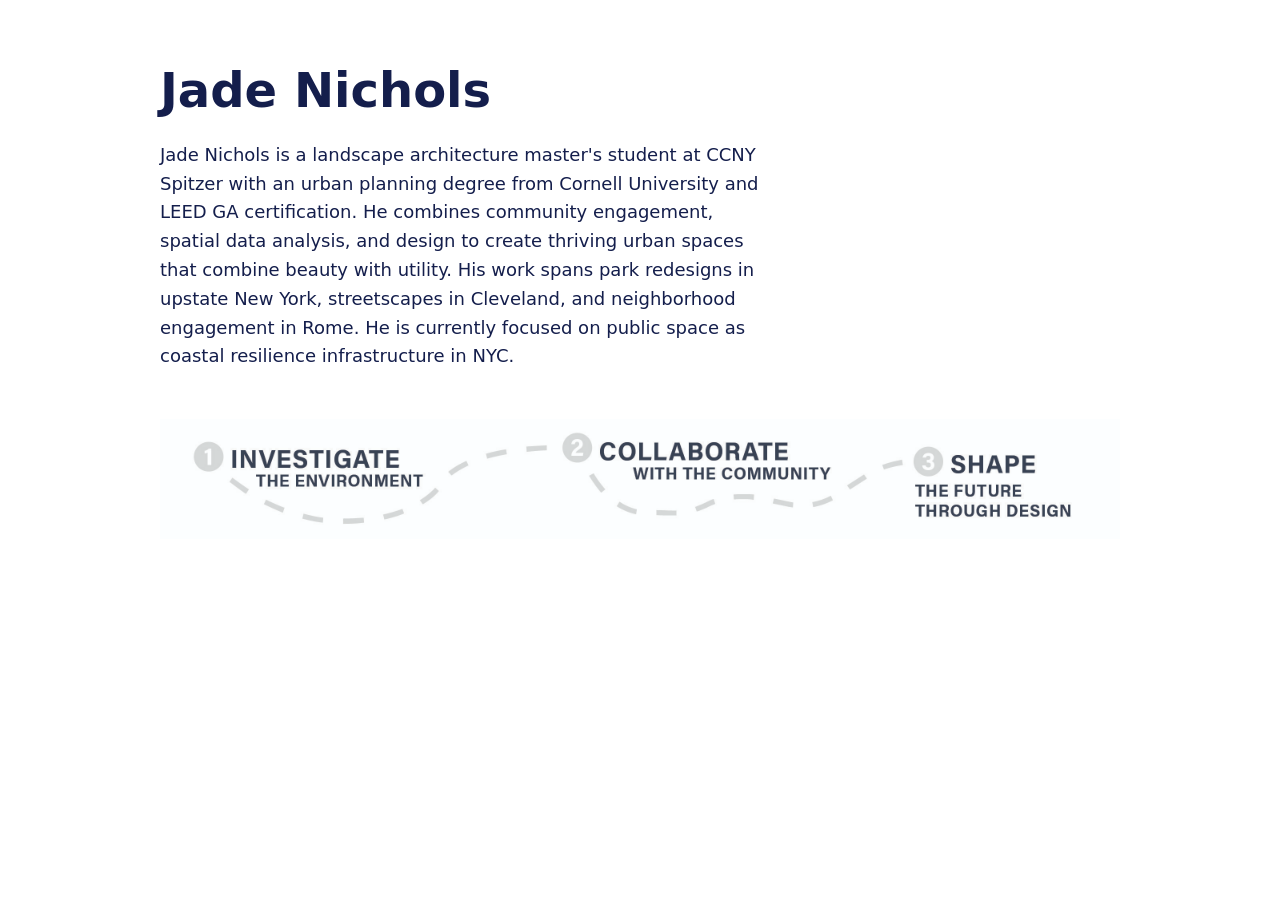
==== index.html @ bdb3b323 "Add bio page Add the home page with Jade's name, bio and cover diagram, plus the project instruction" ====
<!doctype html>
<html lang="en">
<head>
  <meta charset="utf-8">
  <meta name="viewport" content="width=device-width, initial-scale=1">
  <title>Jade Nichols</title>
  <style>
    body {
      margin: 0;
      background: #fff;
      color: #141e4c;
      font-family: system-ui, -apple-system, "Segoe UI", Helvetica, Arial, sans-serif;
      line-height: 1.6;
    }

    main {
      max-width: 60rem;
      margin: 0 auto;
      padding: 4rem 1.5rem;
    }

    h1 {
      margin: 0 0 1.5rem;
      font-size: clamp(2rem, 6vw, 3rem);
      line-height: 1.1;
    }

    p {
      max-width: 38rem;
      margin: 0 0 3rem;
      font-size: 1.125rem;
    }

    img {
      display: block;
      width: 100%;
      height: auto;
    }
  </style>
</head>
<body>
  <main>
    <h1>Jade Nichols</h1>
    <p>Jade Nichols is a landscape architecture master's student at CCNY Spitzer with an urban planning degree from Cornell University and LEED GA certification. He combines community engagement, spatial data analysis, and design to create thriving urban spaces that combine beauty with utility. His work spans park redesigns in upstate New York, streetscapes in Cleveland, and neighborhood engagement in Rome. He is currently focused on public space as coastal resilience infrastructure in NYC.</p>
    <img src="assets/cover-diagram.jpg" width="2400" height="300" alt="Diagram of three numbered steps joined by a winding dashed line: 1, investigate the environment; 2, collaborate with the community; 3, shape the future through design.">
  </main>
</body>
</html>
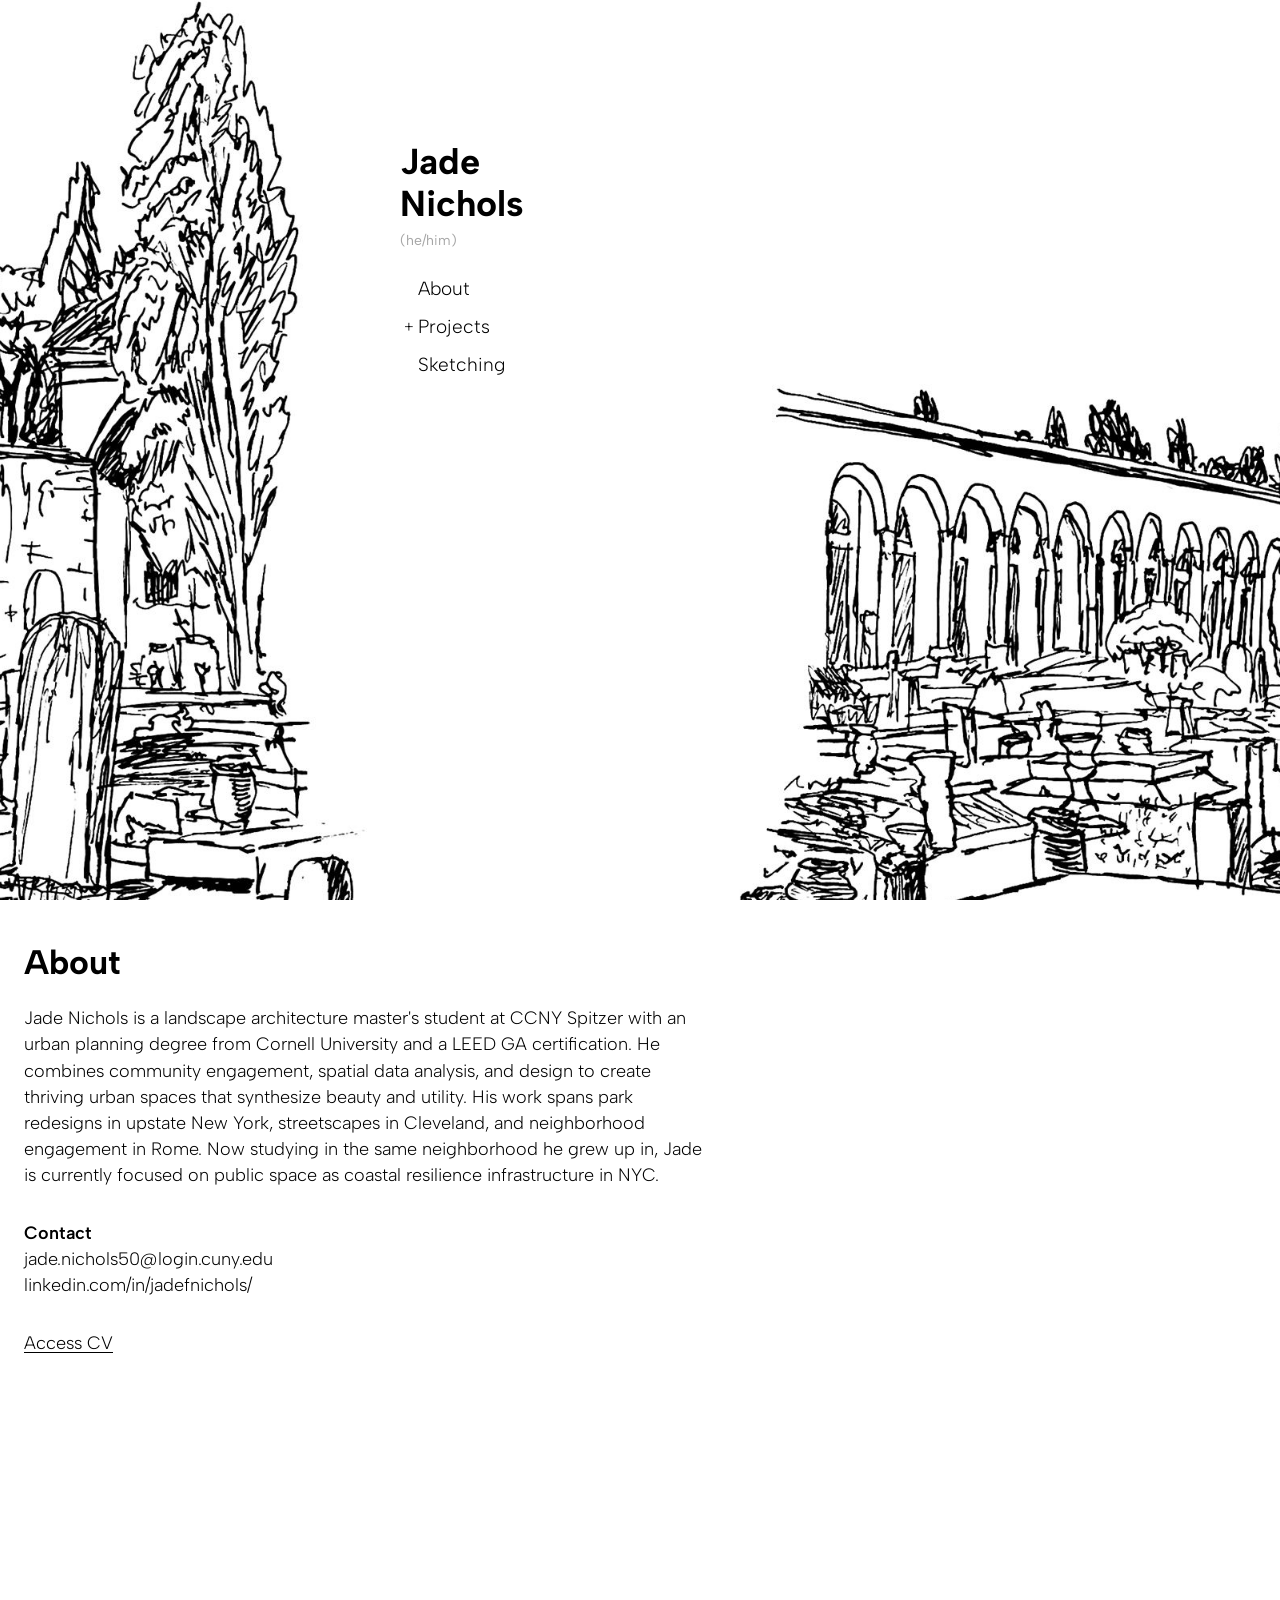
==== commit bdcccbb7: "Build the portfolio homepage, Sketching page, and Greitzer project - Homepage from the mockups: spli" ====
--- a/index.html
+++ b/index.html
@@ -4,45 +4,73 @@
   <meta charset="utf-8">
   <meta name="viewport" content="width=device-width, initial-scale=1">
   <title>Jade Nichols</title>
-  <style>
-    body {
-      margin: 0;
-      background: #fff;
-      color: #141e4c;
-      font-family: system-ui, -apple-system, "Segoe UI", Helvetica, Arial, sans-serif;
-      line-height: 1.6;
-    }
+  <meta name="description" content="Jade Nichols is a landscape architecture master's student combining community engagement, spatial data analysis, and design.">
+  <link rel="preload" href="assets/fonts/albert-sans.woff2" as="font" type="font/woff2" crossorigin>
+  <link rel="stylesheet" href="assets/site.css">
+  <link rel="stylesheet" href="assets/home.css">
+  <script src="assets/home.js" defer></script>
+</head>
+<body class="home">
+  <div class="hero">
+  <header class="intro">
+    <h1 class="name"><a href="./" id="home-link">Jade<br>Nichols</a></h1>
+    <p class="pronouns">(he/him)</p>
 
-    main {
-      max-width: 60rem;
-      margin: 0 auto;
-      padding: 4rem 1.5rem;
-    }
+    <nav aria-label="Main">
+      <ul class="menu">
+        <li><a class="menu-link" href="#about">About</a></li>
+        <li>
+          <button class="menu-link" id="projects-toggle" type="button" aria-expanded="false" aria-controls="projects-list">
+            <span class="marker" aria-hidden="true"></span>Projects
+          </button>
+          <div class="dropdown" id="projects-list">
+            <ul class="projects">
+              <li><a href="projects/greitzer-memorial-park/">Greitzer Memorial Park</a></li>
+              <li><a href="projects/before-the-stadium/">Before the Stadium</a></li>
+              <li><a href="projects/reconnecting-across-chester/">Reconnecting Across Chester</a></li>
+              <li><a href="projects/mcda-for-the-opc/">MCDA for the OPC</a></li>
+              <li><a href="projects/complete-ing-south-main/">Complete-ing South Main</a></li>
+              <li><a href="projects/event-emissions/">Event Emissions</a></li>
+              <li><a href="projects/synergy/">Synergy</a></li>
+              <li><a href="projects/third-rail/">Third Rail</a></li>
+              <li><a href="projects/spomen-dom/">Spomen Dom</a></li>
+            </ul>
+          </div>
+        </li>
+        <li class="menu-sketching"><a class="menu-link" id="sketching-link" href="sketching/">Sketching</a></li>
+      </ul>
+    </nav>
+  </header>
 
-    h1 {
-      margin: 0 0 1.5rem;
-      font-size: clamp(2rem, 6vw, 3rem);
-      line-height: 1.1;
-    }
+  <div class="sketch" role="img" aria-label="Ink sketch of a cemetery: cypress trees and gravestones on the left, a long arcade and stone tombs on the right.">
+    <div class="sketch-left"></div>
+    <div class="sketch-right"></div>
+    <div class="sk-base"></div>
+    <div class="sk-overlay"></div>
+  </div>
 
-    p {
-      max-width: 38rem;
-      margin: 0 0 3rem;
-      font-size: 1.125rem;
-    }
+  <div class="sk-ui">
+    <a class="sk-back" href="./">
+      <svg viewBox="0 0 29 10" aria-hidden="true"><path d="M8 5H29" fill="none"/><path d="M0 5 9 1.5V8.500Z" stroke="none"/></svg>Back
+    </a>
+    <a class="sk-title" href="#sketch-1">
+      <span class="sk-word">Sketching</span>
+      <svg class="sk-arrow" viewBox="0 0 10 28" aria-hidden="true"><path d="M5 0V20" fill="none"/><path d="M5 28 1.500 19H8.500Z" stroke="none"/></svg>
+    </a>
+  </div>
+  </div>
 
-    img {
-      display: block;
-      width: 100%;
-      height: auto;
-    }
-  </style>
-</head>
-<body>
-  <main>
-    <h1>Jade Nichols</h1>
-    <p>Jade Nichols is a landscape architecture master's student at CCNY Spitzer with an urban planning degree from Cornell University and LEED GA certification. He combines community engagement, spatial data analysis, and design to create thriving urban spaces that combine beauty with utility. His work spans park redesigns in upstate New York, streetscapes in Cleveland, and neighborhood engagement in Rome. He is currently focused on public space as coastal resilience infrastructure in NYC.</p>
-    <img src="assets/cover-diagram.jpg" width="2400" height="300" alt="Diagram of three numbered steps joined by a winding dashed line: 1, investigate the environment; 2, collaborate with the community; 3, shape the future through design.">
+  <main class="about" id="about">
+    <h2>About</h2>
+    <p class="bio">Jade Nichols is a landscape architecture master's student at CCNY Spitzer with an urban planning degree from Cornell University and a LEED GA certification. He combines community engagement, spatial data analysis, and design to create thriving urban spaces that synthesize beauty and utility. His work spans park redesigns in upstate New York, streetscapes in Cleveland, and neighborhood engagement in Rome. Now studying in the same neighborhood he grew up in, Jade is currently focused on public space as coastal resilience infrastructure in NYC.</p>
+
+    <div class="contact">
+      <h3>Contact</h3>
+      <a href="mailto:jade.nichols50@login.cuny.edu">jade.nichols50@login.cuny.edu</a>
+      <a href="https://www.linkedin.com/in/jadefnichols/" target="_blank" rel="noopener">linkedin.com/in/jadefnichols/</a>
+    </div>
+
+    <a class="cv" href="assets/cv.pdf" target="_blank" rel="noopener">Access CV</a>
   </main>
 </body>
 </html>
--- a/assets/site.css
+++ b/assets/site.css
@@ -0,0 +1,47 @@
+/* Shared by every page. */
+
+@font-face {
+  font-family: "Albert Sans";
+  src: url("fonts/albert-sans.woff2") format("woff2");
+  font-weight: 100 900;
+  font-display: swap;
+}
+
+:root {
+  --ink: #000;
+  --muted: #a6a6a6;
+  --rule: #bdbdbd;
+  --fade: 700ms;
+  --ease: cubic-bezier(.4, 0, .2, 1);
+}
+
+*, *::before, *::after { box-sizing: border-box; }
+
+html { -webkit-text-size-adjust: 100%; }
+
+body {
+  margin: 0;
+  background: #fff;
+  color: var(--ink);
+  font-family: "Albert Sans", "Helvetica Neue", Helvetica, Arial, sans-serif;
+  font-weight: 300;
+  -webkit-font-smoothing: antialiased;
+}
+
+h1, h2, h3, p, ul { margin: 0; padding: 0; }
+ul { list-style: none; }
+a { color: inherit; text-decoration: none; }
+
+a, button {
+  text-decoration-thickness: 1px;
+  text-underline-offset: .18em;
+}
+
+:focus-visible { outline: 2px solid var(--ink); outline-offset: 3px; }
+
+@media (prefers-reduced-motion: reduce) {
+  *, *::before, *::after {
+    transition-duration: 1ms !important;
+    scroll-behavior: auto !important;
+  }
+}
--- a/assets/home.css
+++ b/assets/home.css
@@ -0,0 +1,432 @@
+/* Home page. Three layouts share this markup. In all of them the sketch stays
+   still and the project list drops into open space without touching it.
+
+   1. Phones and small tablets (this default): no tree. Text on the left, arch
+      section to its right. .hero is always tall enough for the open list.
+   2. Large tablets and narrow windows: tree and arch sections, cropped at the
+      bottom and pulled apart until the open list fits between them.
+   3. Wide windows (8:5 and wider): the no-scroll mockup composition.
+
+   Layouts 1 and 2 measure in "sketch units" of sketch-tall.jpg, where the image
+   is 1354 wide and starts at y = 620. --s is the size of one unit. Measured:
+     y 1075  top of the wall             x 494   right edge of the tree section
+     y 1750  crop line; the gap is clear x 580   where the sections are split
+             of ink all the way down     x 663   left edge of the arch section
+
+   Text block heights, in units of --fs:
+     12.5    name and menu with the list closed
+     29.6    name and menu with the list open
+     15.45   width of the longest project line, including its indents */
+
+html { scroll-behavior: smooth; }
+
+:root { --h: 100vh; }
+@supports (height: 100dvh) { :root { --h: 100dvh; } }
+
+body {
+  --fs: clamp(14.5px, 4vw, 19px);
+  --hang: calc(var(--fs) * .95);
+  --text-right: calc(24px + 15.45 * var(--fs) + 12px);
+  --hero: calc(56px + 29.6 * var(--fs));
+  --s: min(calc(var(--hero) / 710), calc((100vw - var(--text-right)) / 240));
+}
+
+.hero { position: relative; height: var(--hero); overflow: hidden; }
+
+.intro {
+  position: relative;
+  z-index: 1;
+  padding: 28px 0 0 24px;
+}
+
+.name { font-size: calc(var(--fs) * 1.9); line-height: 1.18; font-weight: 700; }
+
+.pronouns {
+  margin-top: calc(var(--fs) * .32);
+  font-size: calc(var(--fs) * .74);
+  line-height: 1.3;
+  font-weight: 400;
+  color: var(--muted);
+}
+
+.menu { margin-top: calc(var(--fs) * 1.37); font-size: var(--fs); line-height: 1.35; }
+.menu > li { padding-left: var(--hang); }
+.menu > li + li { margin-top: calc(var(--fs) * .63); }
+
+.menu-link {
+  display: inline-block;
+  padding: 0;
+  border: 0;
+  background: none;
+  color: inherit;
+  font: inherit;
+  cursor: pointer;
+}
+
+.marker {
+  display: inline-block;
+  width: var(--hang);
+  margin-left: calc(var(--hang) * -1);
+  font-size: .8em;
+  font-weight: 300;
+  vertical-align: .04em;
+}
+.marker::before { content: "+"; }
+[aria-expanded="true"] .marker::before { content: "v"; }
+
+/* The dropdown animates by growing a grid row from 0 to its natural height. */
+.dropdown {
+  display: grid;
+  grid-template-rows: 0fr;
+  visibility: hidden;
+  transition: grid-template-rows var(--fade) var(--ease), visibility var(--fade);
+}
+.projects-open .dropdown { grid-template-rows: 1fr; visibility: visible; }
+.projects { min-height: 0; overflow: hidden; padding-left: var(--hang); }
+.projects li { padding-top: calc(var(--fs) * .55); }
+.no-anim * { transition: none !important; }
+
+/* Thin light grey underline, per the brief. Solid ink for the about links. */
+.menu-link:hover,
+.name a:hover,
+.projects a:hover {
+  text-decoration-line: underline;
+  text-decoration-color: var(--rule);
+}
+.contact a:hover { text-decoration-line: underline; }
+.cv { text-decoration-line: underline; }
+
+.sketch { position: absolute; inset: 0; }
+.sketch-left { display: none; }
+.sketch-right {
+  position: absolute;
+  left: var(--text-right);
+  right: 0;
+  top: calc(var(--hero) - 710 * var(--s));
+  height: calc(710 * var(--s)); /* y 1040 to the crop line at y 1750 */
+  background:
+    url("sketch-tall.jpg")
+    calc(-660 * var(--s)) calc(-420 * var(--s)) /
+    calc(1354 * var(--s)) calc(1330 * var(--s))
+    no-repeat;
+}
+
+.about { min-height: 100vh; padding: 44px 24px 56px; font-size: 18px; line-height: 1.45; }
+.about h2 { font-size: 34px; line-height: 1.1; font-weight: 700; }
+.bio { margin-top: 24px; max-width: 38em; }
+.contact { margin-top: 32px; }
+.contact h3 { font-size: inherit; font-weight: 600; }
+.contact a { display: table; }
+.cv { display: inline-block; margin-top: 32px; }
+
+/* ------------------------------------------------------------------------
+   Large tablets and narrow windows: both sections, full window width.
+   --need is how far short the natural gap is of fitting the list. The tree
+   section gives up to half of it (never more than 120 units), and the arch
+   section slides right for the rest, off the window edge.
+   ------------------------------------------------------------------------ */
+@media (min-width: 760px) {
+  body {
+    --fs: 19px;
+    --m: 14px;
+    --s: calc(100vw / 1354);
+    --text-w: calc(15.45 * var(--fs));
+    --need: max(0px, calc(494 * var(--s) + 2 * var(--m) + var(--text-w) - 663 * var(--s)));
+    --tree-x: min(calc(120 * var(--s)), calc(var(--need) / 2));
+    --arch-x: calc(var(--need) - var(--tree-x));
+    /* Closed menu ends just above the wall, which is 415 units below the top
+       of the crop (the crop starts at y 660, just above the tree). */
+    --top: max(16px, calc(415 * var(--s) - var(--m) - 12.5 * var(--fs)));
+    --hero: max(min(calc(1090 * var(--s)), var(--h)), calc(var(--top) + 29.6 * var(--fs) + 16px));
+  }
+
+  .intro {
+    padding: var(--top) 0 0 calc(494 * var(--s) - var(--tree-x) + var(--m));
+  }
+
+  .sketch-left, .sketch-right {
+    display: block;
+    position: absolute;
+    top: 0;
+    bottom: auto;
+    right: auto;
+    height: calc(1090 * var(--s));
+    background-image: url("sketch-tall.jpg");
+    background-size: calc(1354 * var(--s)) calc(1330 * var(--s));
+    background-repeat: no-repeat;
+    transition: transform var(--move) var(--ease);
+  }
+  .sketch-left {
+    left: 0;
+    width: calc(580 * var(--s));
+    background-position: 0 calc(-40 * var(--s));
+    transform: translateX(calc(var(--tree-x) * -1));
+  }
+  .sketch-right {
+    left: calc(580 * var(--s));
+    width: calc(774 * var(--s));
+    background-position: calc(-580 * var(--s)) calc(-40 * var(--s));
+    transform: translateX(var(--arch-x));
+  }
+}
+
+/* ------------------------------------------------------------------------
+   Wide windows: no scroll, sketch fills the window, mockup composition.
+
+   Every measure below is in mockup pixels (the mockups are 2000 x 1125):
+   --u  scales the sketch so it always covers the window.
+   --t  scales the type: same as --u, but shrinks in short, wide windows so
+        the About text and open project list still fit on screen.
+   --ox shifts the sketch left when the sides are cropped, keeping the gap
+        where the menu sits.
+   ------------------------------------------------------------------------ */
+@media (min-aspect-ratio: 8/5) and (min-width: 900px) and (min-height: 560px) {
+  html, body { height: 100%; overflow: hidden; }
+
+  .hero { height: auto; overflow: visible; }
+
+  body {
+    --u: max(calc(100vw / 2000), calc(var(--h) / 1125));
+    --t: min(var(--u), calc(var(--h) / 1040));
+    --ox: calc((100vw - 2000 * var(--u)) * .45);
+    --oy: calc((var(--h) - 1125 * var(--u)) * .5);
+    --split: calc(var(--ox) + 840 * var(--u));
+  }
+
+  .sketch { position: fixed; inset: 0; overflow: hidden; }
+
+  .sketch-left, .sketch-right {
+    display: block;
+    position: absolute;
+    /* Each layer is as tall as the whole sketch, so it can rise on the
+       Sketching page without leaving a gap at the bottom. */
+    inset: var(--oy) 0 auto 0;
+    width: auto;
+    height: calc(1125 * var(--u));
+    transform: none;
+    background: url("sketch-wide.jpg") var(--ox) 0 / calc(2000 * var(--u)) calc(1125 * var(--u)) no-repeat;
+  }
+  .sketch-left { clip-path: inset(0 calc(100vw - var(--split)) 0 0); }
+  .sketch-right {
+    clip-path: inset(0 0 0 var(--split));
+    transition: opacity var(--fade) var(--ease);
+  }
+  .about-open .sketch-right { opacity: 0; }
+
+  .intro {
+    position: fixed;
+    z-index: 1;
+    top: calc(var(--h) * .128);
+    left: calc(var(--ox) + 642 * var(--u));
+    padding: 0;
+  }
+
+  .name { font-size: calc(52 * var(--t)); line-height: calc(60 * var(--t)); }
+  .pronouns { margin-top: calc(10 * var(--t)); font-size: calc(19 * var(--t)); line-height: calc(24 * var(--t)); }
+
+  .menu { margin-top: calc(50 * var(--t)); font-size: calc(25 * var(--t)); line-height: calc(36 * var(--t)); }
+  .menu > li { padding-left: calc(31 * var(--t)); }
+  .menu > li + li { margin-top: calc(24 * var(--t)); }
+  .marker { width: calc(31 * var(--t)); margin-left: calc(-31 * var(--t)); }
+
+  .projects { padding-left: calc(38 * var(--t)); }
+  .projects li { padding-top: 0; line-height: calc(37.5 * var(--t)); }
+  .projects li:first-child { padding-top: calc(31 * var(--t)); }
+
+  .about {
+    position: fixed;
+    z-index: 1;
+    /* "About" shares a line with "Nichols": the name's second line starts one
+       line height below the top of the menu block. */
+    top: calc(var(--h) * .128 + 60 * var(--t));
+    left: calc(var(--ox) + 1175 * var(--u));
+    /* Keeps at least 120 mockup pixels clear of the window's right edge. */
+    width: min(calc(690 * var(--t)), calc(100vw - var(--ox) - 1295 * var(--u)));
+    min-height: 0;
+    max-height: calc(var(--h) * .872 - 60 * var(--t) - 24px);
+    overflow-y: auto;
+    padding: 0;
+    font-size: calc(25 * var(--t));
+    line-height: calc(36.4 * var(--t));
+    opacity: 0;
+    visibility: hidden;
+    transition: opacity var(--fade) var(--ease), visibility var(--fade);
+  }
+  .about-open .about { opacity: 1; visibility: visible; }
+
+  .about h2 { font-size: calc(52 * var(--t)); line-height: calc(60 * var(--t)); }
+  .bio { margin-top: calc(84 * var(--t)); max-width: none; }
+  .contact { margin-top: calc(74 * var(--t)); }
+  .cv { margin-top: calc(75 * var(--t)); }
+}
+
+/* ------------------------------------------------------------------------
+   Sketching (/sketching/). The same sketch layers, plus a pencil drawing at 40%
+   laid over them. .sketching is on <html>: permanently on the Sketching page,
+   and added on the home page when the Sketching link plays the animation.
+
+   Overlay position. sketching-overlay.jpg shows y 1000 to 1800 of the pencil
+   scan, whose units are the same 1354 wide. Measured against Jade's mockup:
+     mockup pixels = 1.28 * scan + (310, -1036)
+     sketch units  = 0.85 * scan + (231, 271)
+   ------------------------------------------------------------------------ */
+:root { --move: 900ms; --quick: 300ms; }
+
+.sk-overlay {
+  position: absolute;
+  left: calc(var(--ov-x) + 231 * var(--ov-s));
+  top: calc(var(--ov-y) + 461 * var(--ov-s));
+  width: calc(1151 * var(--ov-s));
+  height: calc(680 * var(--ov-s));
+  background: url("sketching-overlay.jpg") 0 0 / 100% 100% no-repeat;
+  mix-blend-mode: multiply; /* the paper stays clear; only the pencil shows */
+  opacity: 0;
+  will-change: opacity, transform;
+  transition: opacity var(--move) var(--ease), transform var(--move) var(--ease);
+}
+.sketching .sk-overlay { opacity: .4; transform: translateY(var(--sk-dy)); }
+
+/* Phones have no tree on the home page, so the whole sketch fades in here. */
+.sk-base { display: none; }
+
+body {
+  /* Size of a sketch unit on the Sketching page, and where the unit origin
+     (x 0, y 660) lands. Default values are for the split layout. */
+  --ov-s: var(--s);
+  --ov-x: 0px;
+  --ov-y: 0px;
+  /* How far the sketch rises on the Sketching page, so the bottom of the
+     pencil drawing is not cut off. */
+  --sk-dy: 0px;
+  --sk-x: calc(24px + var(--hang));
+  --sk-fs: var(--fs);
+  --sk-line: calc(var(--fs) * 1.44);
+  --sk-back-y: 28px;
+  --sk-title-y: calc(28px + var(--fs) * 5.64);
+}
+
+.sketching .intro { opacity: 0; visibility: hidden; }
+.intro { transition: opacity var(--quick) var(--ease), visibility var(--quick); }
+.sketching .menu-sketching .menu-link,
+.sk-moving .menu-sketching .menu-link { visibility: hidden; }
+.sketching .about { display: none; }
+
+.sk-ui { position: absolute; inset: 0; z-index: 2; pointer-events: none; visibility: hidden; }
+.sketching .sk-ui { visibility: visible; }
+.sk-moving .sk-ui { visibility: visible; }
+
+.sk-back, .sk-title {
+  position: absolute;
+  left: var(--sk-x);
+  display: inline-flex;
+  align-items: center;
+  border-bottom: 1px solid transparent;
+  font-size: var(--sk-fs);
+  line-height: var(--sk-line);
+  white-space: nowrap;
+  pointer-events: auto;
+}
+.sk-back { top: var(--sk-back-y); }
+.sk-title { top: var(--sk-title-y); transition: transform var(--move) var(--ease); }
+.sk-back:hover, .sk-title:hover { border-bottom-color: currentColor; }
+
+.sk-back, .sk-arrow {
+  opacity: 0;
+  transition: opacity var(--fade) var(--ease) var(--quick);
+}
+.sketching .sk-back, .sketching .sk-arrow { opacity: 1; }
+.sk-moving:not(.sketching) .sk-back,
+.sk-moving:not(.sketching) .sk-arrow { transition-delay: 0ms; transition-duration: var(--quick); }
+
+.sk-back svg { width: 1.16em; height: .4em; margin-right: .84em; }
+.sk-arrow { width: .4em; height: 1.1em; margin-left: 1.3em; }
+.sk-back svg, .sk-arrow { display: block; overflow: visible; fill: currentColor; stroke: currentColor; }
+
+.sk-pages {
+  position: relative;
+  z-index: 1;
+  padding-top: clamp(96px, 16vh, 200px); /* clear space below the sketch */
+  background: #fff;
+}
+.sk-page {
+  display: grid;
+  gap: 32px;
+  padding: 40px 24px;
+}
+.sk-page + .sk-page { margin-top: clamp(64px, 10vh, 160px); }
+.sk-page img { display: block; width: 100%; height: auto; }
+
+/* Phones and small tablets. */
+@media (max-width: 759px) {
+  body {
+    --ps: max(calc(100vw / 1354), min(calc(var(--h) * .62 / 1090), calc(100vw / 760)));
+    --hs: max(var(--h), calc(1090 * var(--ps) + 44px + 7.08 * var(--fs)));
+    --ov-s: var(--ps);
+    /* Centre the pillar (x 598) as far as the sketch's edges allow. */
+    --ov-x: clamp(calc(100vw - 1354 * var(--ps)), calc(50vw - 598 * var(--ps)), 0px);
+    --ov-y: calc(var(--hs) - 1090 * var(--ps));
+  }
+  .sketching .hero { height: var(--hs); }
+  .sketch-right { transition: opacity var(--move) var(--ease); }
+  .sketching .sketch-right { opacity: 0; }
+  .sk-base {
+    display: block;
+    position: absolute;
+    left: var(--ov-x);
+    top: var(--ov-y);
+    width: calc(1354 * var(--ps));
+    height: calc(1090 * var(--ps));
+    background: url("sketch-tall.jpg") 0 calc(-40 * var(--ps)) / calc(1354 * var(--ps)) calc(1330 * var(--ps)) no-repeat;
+    opacity: 0;
+    transition: opacity var(--move) var(--ease);
+  }
+  .sketching .sk-base { opacity: 1; }
+}
+
+/* Split layout: the sections slide back together so the overlay lines up. */
+@media (min-width: 760px) {
+  body {
+    --sk-x: calc(494 * var(--s) - var(--tree-x) + var(--m) + var(--hang));
+    --sk-back-y: var(--top);
+    --sk-title-y: calc(var(--top) + var(--fs) * 5.64);
+    /* When the window is shorter than the sketch, rise until the crop line
+       at the bottom shows, cropping the treetops instead. */
+    --sk-dy: calc(-1 * max(0px, calc(1090 * var(--s)) - var(--hero)));
+  }
+  .sketching .sketch-left, .sketching .sketch-right { transform: translateY(var(--sk-dy)); }
+  .sk-page {
+    grid-template-columns: repeat(3, 25vw);
+    gap: 3.75vw;
+    padding: 40px 0 40px 9.75vw;
+  }
+}
+
+/* Wide layout: the mockup. Back and Sketching sit at their mockup positions. */
+@media (min-aspect-ratio: 8/5) and (min-width: 900px) and (min-height: 560px) {
+  body {
+    --ov-s: calc(var(--u) * 1.506); /* mockup pixels per sketch unit */
+    --ov-x: calc(var(--ox) - 38 * var(--u));
+    --ov-y: calc(var(--oy) + (660 * 1.506 - 1443.7) * var(--u));
+    --sk-x: calc(var(--ox) + 642 * var(--u) + 31 * var(--t));
+    --sk-fs: calc(25 * var(--t));
+    --sk-line: calc(36 * var(--t));
+    --sk-back-y: calc(var(--h) * .128 + 15 * var(--t));
+    --sk-title-y: calc(var(--h) * .128 + 156 * var(--t));
+    /* In windows wider than 16:9 the sketch is cropped top and bottom; on the
+       Sketching page it rises to show the bottom of the pencil drawing. */
+    --sk-dy: var(--oy);
+  }
+  html.sketching, html.sketching body { height: auto; overflow: visible; }
+  .sketching .hero { height: var(--h); }
+  .sketching .sketch { position: absolute; }
+  .sketch-left, .sketch-right { transition: opacity var(--fade) var(--ease), transform var(--move) var(--ease); }
+  .sketching .sketch-left, .sketching .sketch-right { transform: translateY(var(--sk-dy)); }
+  .sketching .about { display: block; opacity: 0; visibility: hidden; }
+  .sk-page { min-height: var(--h); align-content: center; }
+  .sk-page + .sk-page { margin-top: 0; }
+}
+
+/* The sketches only belong to the Sketching view. Hiding them as soon as Back
+   is clicked keeps them from flashing over the home page while the reverse
+   animation plays. */
+html:not(.sketching) .sk-pages { display: none; }
